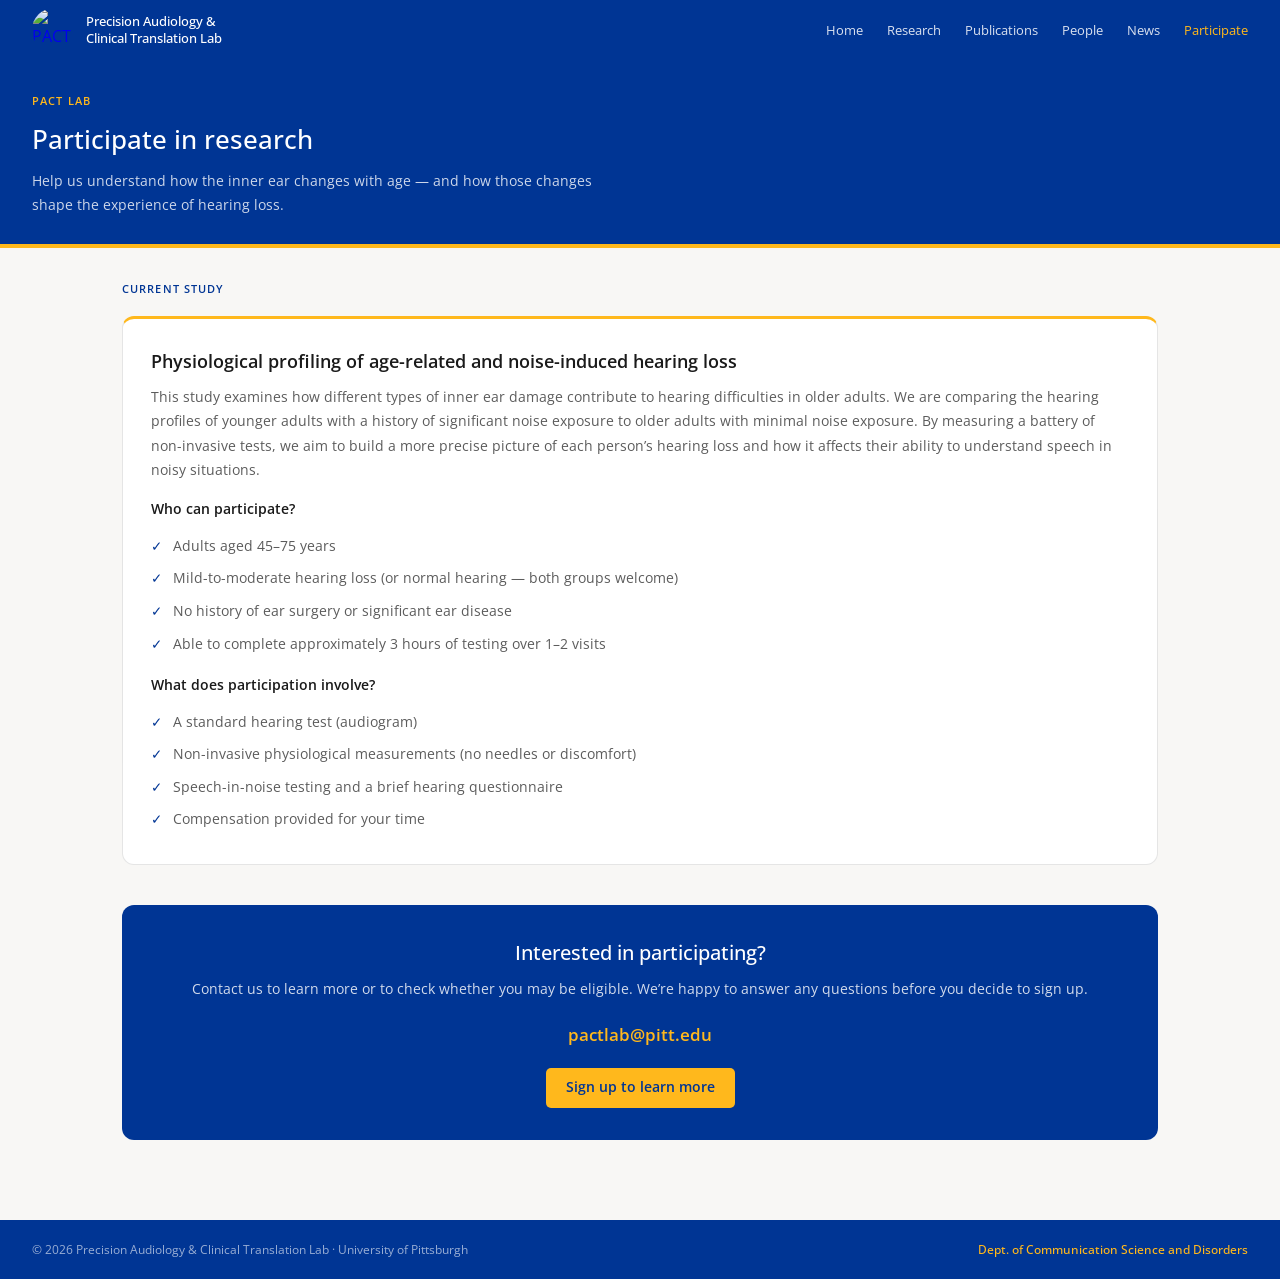
==== participate.html @ a56f90ce "initial commit" ====
<!DOCTYPE html>
<html lang="en">
<head>
  <meta charset="UTF-8">
  <meta name="viewport" content="width=device-width, initial-scale=1.0">
  <title>Participate | PACT Lab</title>
  <link rel="preconnect" href="https://fonts.googleapis.com">
  <link href="https://fonts.googleapis.com/css2?family=Open+Sans:wght@400;500;600&display=swap" rel="stylesheet">
  <link rel="stylesheet" href="assets/css/style.css">
</head>
<body>

<nav class="nav">
  <a href="index.html" class="nav-brand">
    <img src="assets/images/logo.jpg" alt="PACT Lab" width="44" height="44" style="border-radius:50%;">
    <span class="nav-name">Precision Audiology &amp;<br>Clinical Translation Lab</span>
  </a>
  <div class="nav-links">
    <a href="index.html">Home</a>
    <a href="research.html">Research</a>
    <a href="publications.html">Publications</a>
    <a href="people.html">People</a>
    <a href="news.html">News</a>
    <a href="participate.html" class="cta">Participate</a>
  </div>
</nav>

<div class="page-header">
  <p class="eyebrow">PACT Lab</p>
  <h1>Participate in research</h1>
  <p class="subtitle">Help us understand how the inner ear changes with age &mdash; and how those changes shape the experience of hearing loss.</p>
</div>

<div class="main">

  <div class="sec-gap">
    <span class="sec-label">Current study</span>

    <div class="study-card">
      <h2>Physiological profiling of age-related and noise-induced hearing loss</h2>
      <p>This study examines how different types of inner ear damage contribute to hearing difficulties in older adults. We are comparing the hearing profiles of younger adults with a history of significant noise exposure to older adults with minimal noise exposure. By measuring a battery of non-invasive tests, we aim to build a more precise picture of each person&rsquo;s hearing loss and how it affects their ability to understand speech in noisy situations.</p>

      <h3 style="font-size:14px; font-weight:600; color:var(--text); margin-bottom:.6rem;">Who can participate?</h3>
      <ul class="check-list">
        <li>Adults aged 45&ndash;75 years</li>
        <li>Mild-to-moderate hearing loss (or normal hearing &mdash; both groups welcome)</li>
        <li>No history of ear surgery or significant ear disease</li>
        <li>Able to complete approximately 3 hours of testing over 1&ndash;2 visits</li>
      </ul>

      <h3 style="font-size:14px; font-weight:600; color:var(--text); margin:.85rem 0 .6rem;">What does participation involve?</h3>
      <ul class="check-list">
        <li>A standard hearing test (audiogram)</li>
        <li>Non-invasive physiological measurements (no needles or discomfort)</li>
        <li>Speech-in-noise testing and a brief hearing questionnaire</li>
        <li>Compensation provided for your time</li>
      </ul>
    </div>

  </div>

  <div class="contact-box">
    <h2>Interested in participating?</h2>
    <p>Contact us to learn more or to check whether you may be eligible. We&rsquo;re happy to answer any questions before you decide to sign up.</p>
    <a href="mailto:pactlab@pitt.edu" class="contact-email">pactlab@pitt.edu</a>
    <a href="mailto:pactlab@pitt.edu" class="btn-gold">Sign up to learn more</a>
  </div>

</div>

<footer class="footer">
  <p>&copy; 2026 Precision Audiology &amp; Clinical Translation Lab &middot; University of Pittsburgh</p>
  <span class="footer-pitt">Dept. of Communication Science and Disorders</span>
</footer>

<script src="assets/js/main.js"></script>
</body>
</html>
---- assets/css/style.css ----
@import url('https://fonts.googleapis.com/css2?family=Open+Sans:wght@400;500;600&display=swap');

*, *::before, *::after { box-sizing: border-box; margin: 0; padding: 0; }

:root {
  --pitt-blue: #003594;
  --pitt-gold: #FFB81C;
  --text: #1a1a1a;
  --muted: #5c5c5c;
  --bg: #f8f7f5;
  --white: #ffffff;
  --border: rgba(0,0,0,0.1);
  --r: 12px;
  --r-sm: 6px;
}

body {
  font-family: 'Open Sans', system-ui, sans-serif;
  background: var(--bg);
  color: var(--text);
  line-height: 1.6;
}

/* ── Nav ── */
.nav {
  background: var(--pitt-blue);
  padding: 0 2rem;
  display: flex;
  align-items: center;
  justify-content: space-between;
  height: 60px;
  position: sticky;
  top: 0;
  z-index: 100;
}
.nav-brand { display: flex; align-items: center; gap: 10px; text-decoration: none; }
.nav-name { color: #fff; font-size: 12.5px; font-weight: 500; line-height: 1.4; }
.nav-links { display: flex; gap: 24px; }
.nav-links a { color: rgba(255,255,255,0.85); font-size: 13px; text-decoration: none; transition: color .15s; }
.nav-links a:hover, .nav-links a.active { color: var(--pitt-gold); }
.nav-links .cta { color: var(--pitt-gold); }

/* ── Hero (homepage) ── */
.hero { background: var(--pitt-blue); padding: 2.5rem 2rem; border-bottom: 4px solid var(--pitt-gold); }
.hero-inner { display: flex; align-items: center; gap: 2rem; max-width: 960px; margin: 0 auto; }
.eyebrow { font-size: 11px; font-weight: 600; color: var(--pitt-gold); letter-spacing: .1em; text-transform: uppercase; margin-bottom: .6rem; }
.hero h1 { font-size: 28px; font-weight: 500; color: #fff; line-height: 1.3; margin-bottom: .9rem; }
.lead { font-size: 14px; color: rgba(255,255,255,.82); line-height: 1.75; margin-bottom: 1.25rem; max-width: 520px; }
.btns { display: flex; gap: 10px; flex-wrap: wrap; }

/* ── Page header (inner pages) ── */
.page-header { background: var(--pitt-blue); border-bottom: 4px solid var(--pitt-gold); padding: 2rem 2rem 1.75rem; }
.page-header h1 { font-size: 26px; font-weight: 500; color: #fff; }
.page-header .subtitle { font-size: 14px; color: rgba(255,255,255,.8); margin-top: .5rem; max-width: 580px; line-height: 1.7; }
.page-header .subtitle a { color: var(--pitt-gold); }

/* ── Buttons ── */
.btn-gold { background: var(--pitt-gold); color: var(--pitt-blue); font-size: 13.5px; font-weight: 600; padding: 9px 20px; border-radius: 5px; border: none; text-decoration: none; display: inline-block; cursor: pointer; }
.btn-outline { background: transparent; color: #fff; font-size: 13.5px; font-weight: 500; padding: 9px 20px; border-radius: 5px; border: 1.5px solid rgba(255,255,255,.5); text-decoration: none; display: inline-block; }
.btn-blue { background: var(--pitt-blue); color: #fff; font-size: 13px; font-weight: 500; padding: 8px 18px; border-radius: 5px; border: none; text-decoration: none; display: inline-block; cursor: pointer; }

/* ── Main content ── */
.main { max-width: 1100px; margin: 0 auto; padding: 2rem; }
.sec-label { font-size: 11px; font-weight: 600; color: var(--pitt-blue); letter-spacing: .1em; text-transform: uppercase; margin-bottom: 1.1rem; display: block; }
.sec-gap { margin-bottom: 2.5rem; }
.divider { height: .5px; background: var(--border); margin: 2rem 0; }

/* ── Explore cards (homepage) ── */
.explore-grid { display: grid; grid-template-columns: repeat(auto-fit, minmax(155px, 1fr)); gap: 12px; }
.explore-card { background: var(--white); border: .5px solid var(--border); border-radius: var(--r); padding: 1.25rem; text-decoration: none; display: block; transition: border-color .15s; }
.explore-card:hover { border-color: var(--pitt-blue); }
.explore-card.gold { border-color: var(--pitt-gold); }
.ec-icon { width: 30px; height: 30px; background: #E6F1FB; border-radius: var(--r-sm); display: flex; align-items: center; justify-content: center; margin-bottom: .7rem; }
.ec-icon.amber { background: #FFF8E6; }
.explore-card h3 { font-size: 13.5px; font-weight: 600; color: var(--text); margin-bottom: 3px; }
.explore-card p { font-size: 12px; color: var(--muted); line-height: 1.55; }
.arr { font-size: 12px; color: var(--pitt-blue); margin-top: 8px; display: block; }
.explore-card.gold .arr { color: var(--pitt-gold); }

/* ── News cards ── */
.news-grid { display: grid; grid-template-columns: repeat(auto-fill, minmax(250px, 1fr)); gap: 14px; }
.news-card { background: var(--white); border: .5px solid var(--border); border-radius: var(--r); overflow: hidden; }
.news-img { height: 140px; overflow: hidden; }
.news-img img { width: 100%; height: 100%; object-fit: cover; }
.news-body { padding: 1rem 1.1rem; }
.news-date { font-size: 11px; color: var(--muted); font-weight: 600; margin-bottom: .3rem; text-transform: uppercase; letter-spacing: .05em; }
.news-card h3 { font-size: 14px; font-weight: 600; color: var(--text); margin-bottom: .35rem; line-height: 1.4; }
.news-card p { font-size: 12.5px; color: var(--muted); line-height: 1.6; }

/* ── Research page ── */
.research-grid { display: grid; grid-template-columns: repeat(auto-fill, minmax(300px, 1fr)); gap: 16px; }
.r-card { background: var(--white); border: .5px solid var(--border); border-radius: var(--r); padding: 1.5rem; border-top: 3px solid var(--pitt-blue); }
.r-card h3 { font-size: 15px; font-weight: 600; color: var(--text); margin-bottom: .6rem; line-height: 1.35; }
.r-card p { font-size: 13px; color: var(--muted); line-height: 1.8; }
.methods { display: flex; flex-wrap: wrap; gap: 5px; margin-top: .85rem; }
.method { background: var(--bg); border: .5px solid var(--border); font-size: 11px; color: var(--muted); padding: 3px 9px; border-radius: 20px; font-weight: 500; }

/* ── Publications page ── */
.pub-group { margin-bottom: 2.5rem; }
.pub { background: var(--white); border: .5px solid var(--border); border-radius: var(--r-sm); padding: 1rem 1.25rem; margin-bottom: 8px; }
.pub-title { font-size: 14px; font-weight: 600; color: var(--text); margin-bottom: 2px; }
.pub-authors { font-size: 12.5px; color: var(--muted); margin-bottom: 2px; }
.pub-venue { font-size: 12px; color: var(--pitt-blue); font-weight: 500; }
.pub-links { display: flex; gap: 12px; margin-top: .5rem; }
.pub-links a { font-size: 12px; color: var(--pitt-blue); text-decoration: none; font-weight: 500; }
.pub-links a:hover { text-decoration: underline; }
.placeholder-entry { border-style: dashed; opacity: .65; }

/* ── People page ── */
.pi-card { background: var(--white); border: .5px solid var(--border); border-left: 3px solid var(--pitt-gold); border-radius: var(--r); padding: 1.75rem; display: flex; gap: 1.75rem; align-items: flex-start; margin-bottom: 2.5rem; }
.pi-av { width: 96px; height: 96px; border-radius: 50%; background: var(--pitt-blue); display: flex; align-items: center; justify-content: center; flex-shrink: 0; font-size: 22px; font-weight: 600; color: var(--pitt-gold); overflow: hidden; }
.pi-av img { width: 100%; height: 100%; object-fit: cover; }
.pi-name { font-size: 20px; font-weight: 600; color: var(--text); margin-bottom: 2px; }
.pi-role { font-size: 13px; color: var(--pitt-blue); font-weight: 600; margin-bottom: .15rem; }
.pi-dept { font-size: 12.5px; color: var(--muted); margin-bottom: 1rem; }
.pi-bio { font-size: 13px; color: var(--muted); line-height: 1.8; margin-bottom: .85rem; }
.tags { display: flex; flex-wrap: wrap; gap: 6px; margin-bottom: 1rem; }
.tag { background: #E6F1FB; color: #0C447C; font-size: 11px; font-weight: 600; padding: 4px 10px; border-radius: 20px; }
.pi-links { display: flex; gap: 16px; flex-wrap: wrap; }
.pi-links a { font-size: 12.5px; color: var(--pitt-blue); text-decoration: none; font-weight: 500; }
.pi-links a:hover { text-decoration: underline; }
.member-grid { display: grid; grid-template-columns: repeat(auto-fill, minmax(185px, 1fr)); gap: 14px; }
.m-card { background: var(--white); border: .5px solid var(--border); border-radius: var(--r); padding: 1.25rem; text-align: center; transition: border-color .15s; }
.m-card:hover { border-color: var(--pitt-blue); }
.m-av { width: 64px; height: 64px; border-radius: 50%; margin: 0 auto .85rem; display: flex; align-items: center; justify-content: center; font-size: 16px; font-weight: 600; overflow: hidden; }
.m-av img { width: 100%; height: 100%; object-fit: cover; }
.m-av.initials { background: var(--pitt-blue); color: var(--pitt-gold); }
.m-av.ph { background: var(--bg); border: 1.5px dashed #ccc; color: #aaa; }
.m-name { font-size: 14px; font-weight: 600; color: var(--text); margin-bottom: 2px; }
.m-role { font-size: 12px; color: var(--pitt-blue); font-weight: 600; margin-bottom: .35rem; }
.m-focus { font-size: 11.5px; color: var(--muted); line-height: 1.5; }
.join-card { background: var(--white); border: .5px dashed #ccc; border-radius: var(--r); padding: 1.5rem; text-align: center; }
.join-card h3 { font-size: 14px; font-weight: 600; color: var(--text); margin-bottom: .4rem; }
.join-card p { font-size: 12px; color: var(--muted); line-height: 1.6; margin-bottom: .85rem; }

/* ── Participate page ── */
.study-card { background: var(--white); border: .5px solid var(--border); border-radius: var(--r); padding: 1.75rem; border-top: 3px solid var(--pitt-gold); margin-bottom: 1.5rem; }
.study-card h2 { font-size: 18px; font-weight: 600; color: var(--text); margin-bottom: .6rem; }
.study-card p { font-size: 13.5px; color: var(--muted); line-height: 1.8; margin-bottom: 1rem; }
.check-list { list-style: none; }
.check-list li { font-size: 13.5px; color: var(--muted); padding: .3rem 0 .3rem 1.4rem; position: relative; line-height: 1.7; }
.check-list li::before { content: '✓'; position: absolute; left: 0; color: var(--pitt-blue); font-weight: 700; }
.contact-box { background: var(--pitt-blue); border-radius: var(--r); padding: 2rem; text-align: center; }
.contact-box h2 { font-size: 20px; font-weight: 500; color: #fff; margin-bottom: .5rem; }
.contact-box p { font-size: 14px; color: rgba(255,255,255,.82); margin-bottom: 1.25rem; line-height: 1.7; }
.contact-email { font-size: 17px; font-weight: 600; color: var(--pitt-gold); display: block; margin-bottom: 1.25rem; text-decoration: none; }

/* ── Footer ── */
.footer { background: var(--pitt-blue); padding: 1.25rem 2rem; display: flex; align-items: center; justify-content: space-between; flex-wrap: wrap; gap: .5rem; margin-top: 3rem; }
.footer p { font-size: 12px; color: rgba(255,255,255,.6); }
.footer-pitt { font-size: 12px; color: var(--pitt-gold); font-weight: 500; }

/* ── Responsive ── */
@media (max-width: 640px) {
  .nav-links { display: none; }
  .main { padding: 1.25rem; }
  .hero { padding: 1.75rem 1.25rem; }
  .hero-inner { flex-direction: column; text-align: center; }
  .lead { max-width: 100%; }
  .btns { justify-content: center; }
  .pi-card { flex-direction: column; align-items: center; text-align: center; }
  .tags, .pi-links { justify-content: center; }
}
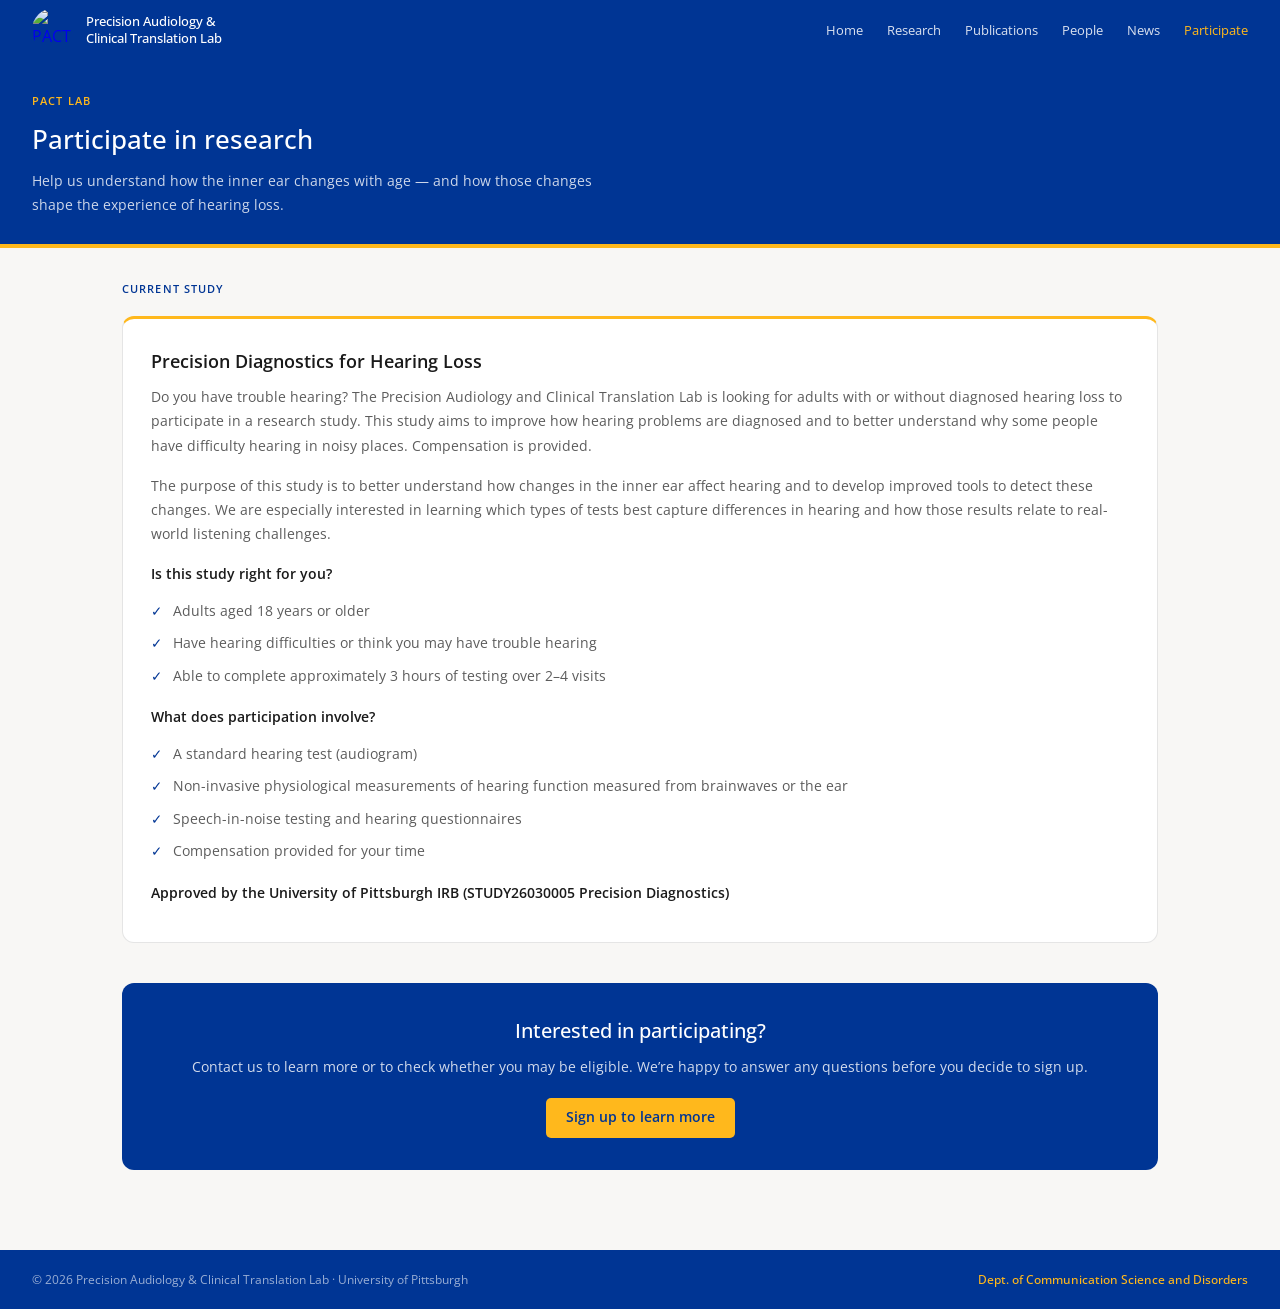
==== commit bbd1560f: "Update study details and participation criteria" ====
--- a/participate.html
+++ b/participate.html
@@ -37,24 +37,26 @@
     <span class="sec-label">Current study</span>
 
     <div class="study-card">
-      <h2>Physiological profiling of age-related and noise-induced hearing loss</h2>
-      <p>This study examines how different types of inner ear damage contribute to hearing difficulties in older adults. We are comparing the hearing profiles of younger adults with a history of significant noise exposure to older adults with minimal noise exposure. By measuring a battery of non-invasive tests, we aim to build a more precise picture of each person&rsquo;s hearing loss and how it affects their ability to understand speech in noisy situations.</p>
-
-      <h3 style="font-size:14px; font-weight:600; color:var(--text); margin-bottom:.6rem;">Who can participate?</h3>
+      <h2>Precision Diagnostics for Hearing Loss</h2>
+      <p>Do you have trouble hearing? The Precision Audiology and Clinical Translation Lab is looking for adults with or without diagnosed hearing loss to participate in a research study. This study aims to improve how hearing problems are diagnosed and to better understand why some people have difficulty hearing in noisy places. Compensation is provided. </p>
+      <p>The purpose of this study is to better understand how changes in the inner ear affect hearing and to develop improved tools to detect these changes. We are especially interested in learning which types of tests best capture differences in hearing and how those results relate to real-world listening challenges.</p>
+      <h3 style="font-size:14px; font-weight:600; color:var(--text); margin-bottom:.6rem;">Is this study right for you?</h3>
       <ul class="check-list">
-        <li>Adults aged 45&ndash;75 years</li>
-        <li>Mild-to-moderate hearing loss (or normal hearing &mdash; both groups welcome)</li>
-        <li>No history of ear surgery or significant ear disease</li>
-        <li>Able to complete approximately 3 hours of testing over 1&ndash;2 visits</li>
+        <li>Adults aged 18 years or older</li>
+        <li>Have hearing difficulties or think you may have trouble hearing</li>
+        <li>Able to complete approximately 3 hours of testing over 2&ndash;4 visits</li>
       </ul>
 
       <h3 style="font-size:14px; font-weight:600; color:var(--text); margin:.85rem 0 .6rem;">What does participation involve?</h3>
       <ul class="check-list">
         <li>A standard hearing test (audiogram)</li>
-        <li>Non-invasive physiological measurements (no needles or discomfort)</li>
-        <li>Speech-in-noise testing and a brief hearing questionnaire</li>
+        <li>Non-invasive physiological measurements of hearing function measured from brainwaves or the ear</li>
+        <li>Speech-in-noise testing and hearing questionnaires</li>
         <li>Compensation provided for your time</li>
       </ul>
+
+    <h3 style="font-size:14px; font-weight:600; color:var(--text); margin:.85rem 0 .6rem;">Approved by the University of Pittsburgh IRB (STUDY26030005 Precision Diagnostics)</h3>
+
     </div>
 
   </div>
@@ -62,8 +64,7 @@
   <div class="contact-box">
     <h2>Interested in participating?</h2>
     <p>Contact us to learn more or to check whether you may be eligible. We&rsquo;re happy to answer any questions before you decide to sign up.</p>
-    <a href="mailto:pactlab@pitt.edu" class="contact-email">pactlab@pitt.edu</a>
-    <a href="mailto:pactlab@pitt.edu" class="btn-gold">Sign up to learn more</a>
+    <a href="https://pitt.co1.qualtrics.com/jfe/form/SV_8lb8FwuxKPHzwk6" class="btn-gold">Sign up to learn more</a>
   </div>
 
 </div>
@@ -75,4 +76,4 @@
 
 <script src="assets/js/main.js"></script>
 </body>
-</html>+</html>
